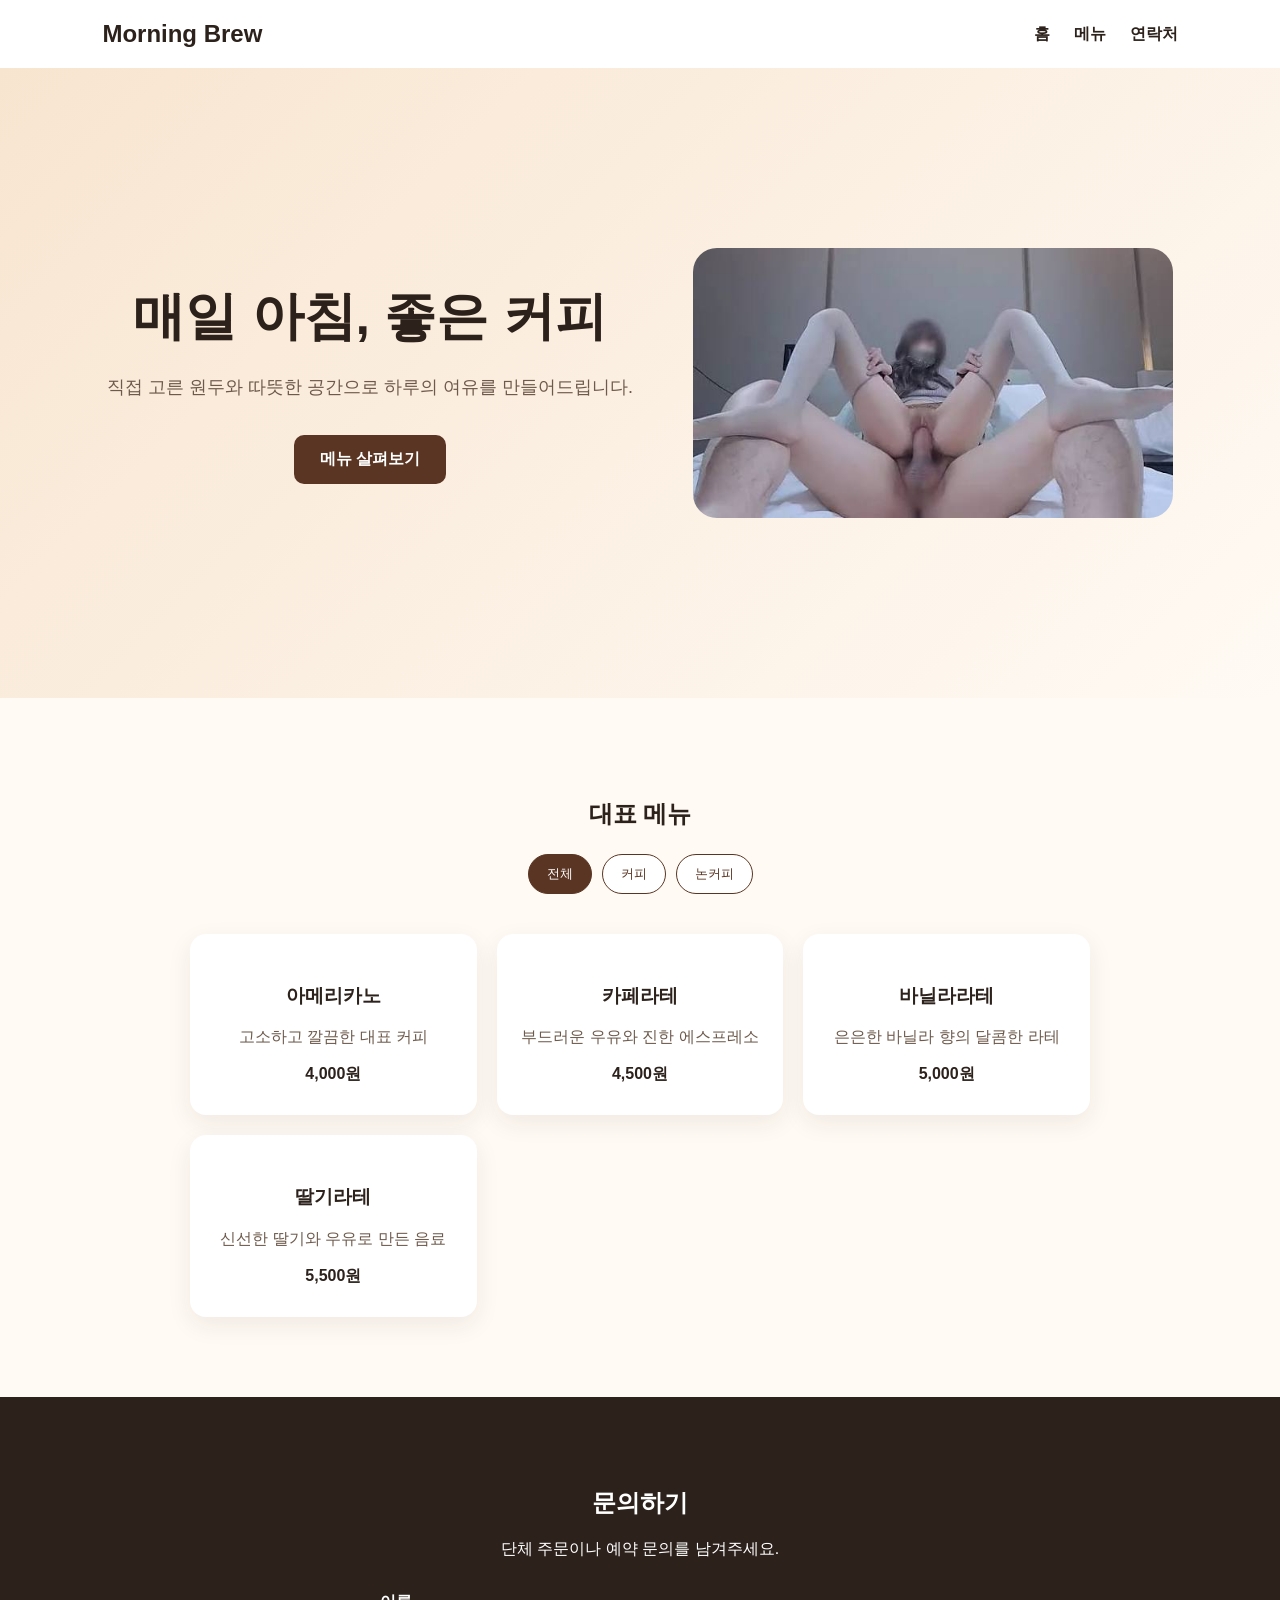
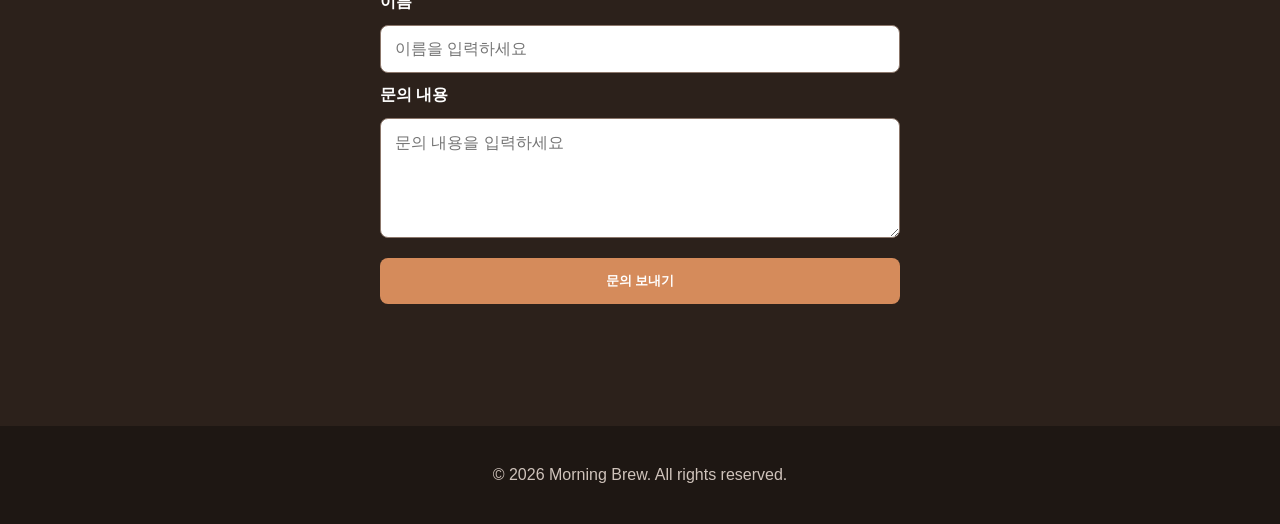
==== index.html @ 1bbecfc9 "첫 카페 홈페이지 완성" ====
<!doctype html>
<html lang="ko">
  <head>
    <meta charset="UTF-8" />
    <meta name="viewport" content="width=device-width, initial-scale=1.0" />

    <!-- 브라우저 탭과 검색 결과에 표시되는 제목 -->
    <title>모닝브루 카페</title>
    <!-- 외부 CSS 파일 연결 -->
    <link rel="stylesheet" href="./style.css" />
  </head>

  <body>
    <!-- 상단 메뉴 -->
    <header class="site-header">
      <h1 class="logo">Morning Brew</h1>

      <!-- 모바일에서 메뉴를 열고 닫는 버튼 -->
      <button class="menu-button" id="menuButton" type="button">☰</button>

      <!-- JavaScript가 찾을 수 있도록 id를 추가한다. -->
      <nav class="navigation" id="navigation">
        <a href="#home">홈</a>
        <a href="#menu">메뉴</a>
        <a href="#contact">연락처</a>
      </nav>
    </header>

    <main>
      <!-- 대표 소개 영역 -->
      <section class="hero" id="home">
        <div class="hero-content">
          <h2>매일 아침, 좋은 커피</h2>

          <p>직접 고른 원두와 따뜻한 공간으로 하루의 여유를 만들어드립니다.</p>

          <a class="primary-button" href="#menu">메뉴 살펴보기</a>
        </div>

        <img
          class="hero-image"
          src="./images/images.jpg"
          alt="카페의 대표 사진"
        />
      </section>

      <!-- 메뉴 영역 -->
      <section class="menu-section" id="menu">
        <h2>대표 메뉴</h2>

        <!-- 메뉴 종류를 선택하는 필터 버튼 -->
        <div class="filter-buttons">
          <button class="filter-button active" data-category="all">전체</button>
          <button class="filter-button" data-category="coffee">커피</button>
          <button class="filter-button" data-category="nonCoffee">
            논커피
          </button>
        </div>

        <div class="menu-list" id="menuList"></div>
      </section>

      <!-- 연락처 영역 -->
      <!-- 고객 문의 영역 -->
      <section class="contact-section" id="contact">
        <h2>문의하기</h2>
        <p>단체 주문이나 예약 문의를 남겨주세요.</p>

        <!-- 사용자가 내용을 입력하는 양식 -->
        <form class="contact-form" id="contactForm">
          <!-- for와 id가 같으면 글자를 눌러도 입력창이 선택된다. -->
          <label for="nameInput">이름</label>
          <input id="nameInput" type="text" placeholder="이름을 입력하세요" />

          <label for="inquiryInput">문의 내용</label>
          <textarea
            id="inquiryInput"
            rows="5"
            placeholder="문의 내용을 입력하세요"
          ></textarea>

          <!-- form 내부의 submit 버튼은 양식을 제출한다. -->
          <button type="submit">문의 보내기</button>

          <!-- JavaScript가 결과 문구를 표시할 빈 공간 -->
          <p class="form-message" id="formMessage"></p>
        </form>
      </section>
    </main>

    <!-- 홈페이지의 가장 아래 -->
    <footer class="site-footer">
      <p>© 2026 Morning Brew. All rights reserved.</p>
    </footer>
    <!-- 외부 JavaScript 파일 연결 -->
    <script src="./script.js"></script>
  </body>
</html>
---- style.css ----
/* 모든 요소의 크기를 계산하기 쉽게 통일한다. */
* {
  box-sizing: border-box;
}

/* 메뉴를 누르면 해당 영역으로 부드럽게 이동한다. */
html {
  scroll-behavior: smooth;
}

body {
  margin: 0;
  background-color: #fffaf4;
  color: #2c211b;
  font-family: Arial, sans-serif;
}

/* 상단 메뉴 전체 */
.site-header {
  display: flex;
  justify-content: space-between;
  align-items: center;
  gap: 24px;
  padding: 20px 8%;
  background-color: white;
}

/* 카페 이름 */
.logo {
  margin: 0;
  font-size: 24px;
}
/* PC 화면에서는 모바일 메뉴 버튼을 숨긴다. */
.menu-button {
  display: none;
  padding: 8px 12px;
  border: 0;
  background-color: transparent;
  font-size: 28px;
  cursor: pointer;
}

/* 메뉴 링크를 가로로 배치한다. */
.navigation {
  display: flex;
  gap: 24px;
}

.navigation a {
  color: #2c211b;
  font-weight: bold;
  text-decoration: none;
}

.navigation a:hover {
  color: #a8643a;
}

/* 홈페이지에서 가장 먼저 보이는 소개 영역 */
.hero {
  min-height: 70vh;
  display: flex;
  justify-content: center;
  align-items: center;
  padding: 80px 24px;
  text-align: center;
  background: linear-gradient(135deg, #f8e5d0, #fffaf4);
  gap: 60px;
}

/* 글이 너무 넓게 퍼지지 않도록 제한한다. */
.hero-content {
  max-width: 700px;
}

/* class="hero-image"인 사진의 디자인 */
.hero-image {
  /* 사진 너비를 화면의 40%로 만든다. */
  width: 40%;

  /* 아무리 화면이 커도 사진이 480px보다 커지지 않게 한다. */
  max-width: 480px;

  /* 사진 모서리를 둥글게 만든다. */
  border-radius: 24px;
}

.hero h2 {
  margin: 0 0 20px;
  font-size: 52px;
}

.hero p {
  margin-bottom: 32px;
  color: #6e5a4c;
  font-size: 18px;
  line-height: 1.7;
}

/* 링크를 버튼처럼 보이게 만든다. */
.primary-button {
  display: inline-block;
  padding: 14px 26px;
  border-radius: 10px;
  background-color: #5b3523;
  color: white;
  font-weight: bold;
  text-decoration: none;
}

.primary-button:hover {
  background-color: #7b4a30;
}

/* 메뉴 소개 영역 */
.menu-section {
  padding: 80px 8%;
  text-align: center;
}

.menu-list {
  max-width: 900px;
  margin: 40px auto 0;
  display: grid;
  grid-template-columns: repeat(3, 1fr);
  gap: 20px;
}

.menu-card {
  padding: 30px 20px;
  border-radius: 16px;
  background-color: white;
  box-shadow: 0 8px 24px rgba(60, 40, 30, 0.08);
}

.menu-card p {
  color: #6e5a4c;
}

/* 연락처 영역 */
.contact-section {
  padding: 70px 24px;
  background-color: #2c211b;
  color: white;
  text-align: center;
}

/* 문의 폼 전체 */
.contact-form {
  max-width: 520px;
  margin: 32px auto 0;
  display: flex;
  flex-direction: column;
  gap: 12px;
  text-align: left;
}

/* 입력창 이름 */
.contact-form label {
  font-weight: bold;
}

/* 이름 입력창과 문의 입력창 */
.contact-form input,
.contact-form textarea {
  width: 100%;
  padding: 14px;
  border: 1px solid #8c776b;
  border-radius: 8px;
  font: inherit;
}

/* 문의 내용 입력창의 크기를 사용자가 세로로만 조절하게 한다. */
.contact-form textarea {
  resize: vertical;
}

/* 문의 보내기 버튼 */
.contact-form button {
  margin-top: 8px;
  padding: 14px;
  border: 0;
  border-radius: 8px;
  background-color: #d58b5b;
  color: white;
  font-weight: bold;
  cursor: pointer;
}

/* 접수 또는 경고 문구가 표시될 공간 */
.form-message {
  min-height: 24px;
  margin-bottom: 0;
  color: #ffd6ba;
  text-align: center;
}

.site-footer {
  padding: 24px;
  background-color: #1e1713;
  color: #cfc3bb;
  text-align: center;
}
/* 필터 버튼들을 가로로 배치한다. */
.filter-buttons {
  display: flex;
  justify-content: center;
  gap: 10px;
  margin-top: 24px;
}

/* 필터 버튼의 기본 디자인 */
.filter-button {
  padding: 10px 18px;
  border: 1px solid #5b3523;
  border-radius: 20px;
  background-color: white;
  color: #5b3523;
  cursor: pointer;
}

/* 현재 선택된 버튼의 디자인 */
.filter-button.active {
  background-color: #5b3523;
  color: white;
}
/* 화면 너비가 700px 이하일 때만 적용한다. */
@media (max-width: 700px) {
  /* 로고와 상단 메뉴를 위아래로 배치한다. */
  .site-header {
    /* 로고와 메뉴 버튼은 가로로 배치한다. */
    flex-direction: row;

    /* 다음 줄로 내려갈 수 있게 허용한다. */
    flex-wrap: wrap;
  }

  /* 모바일에서는 ☰ 버튼을 보여준다. */
  .menu-button {
    display: block;
  }

  /* 모바일에서는 기본적으로 메뉴 링크를 숨긴다. */
  .navigation {
    display: none;
    width: 100%;
    flex-direction: column;
    align-items: center;
    padding-top: 16px;
  }

  /* navigation에 open 이름이 추가되면 메뉴를 보여준다. */
  .navigation.open {
    display: flex;
  }

  /* PC에서는 글과 사진이 좌우지만, 모바일에서는 위아래로 배치한다. */
  .hero {
    flex-direction: column;
    gap: 40px;
    padding: 60px 24px;
  }

  /* 모바일에서는 제목이 너무 크지 않게 줄인다. */
  .hero h2 {
    font-size: 36px;
  }

  /* 모바일에서는 사진이 사용 가능한 너비를 모두 사용한다. */
  .hero-image {
    width: 100%;
  }

  /* 메뉴 카드 3개를 가로가 아니라 세로 한 줄로 배치한다. */
  .menu-list {
    grid-template-columns: 1fr;
  }
}
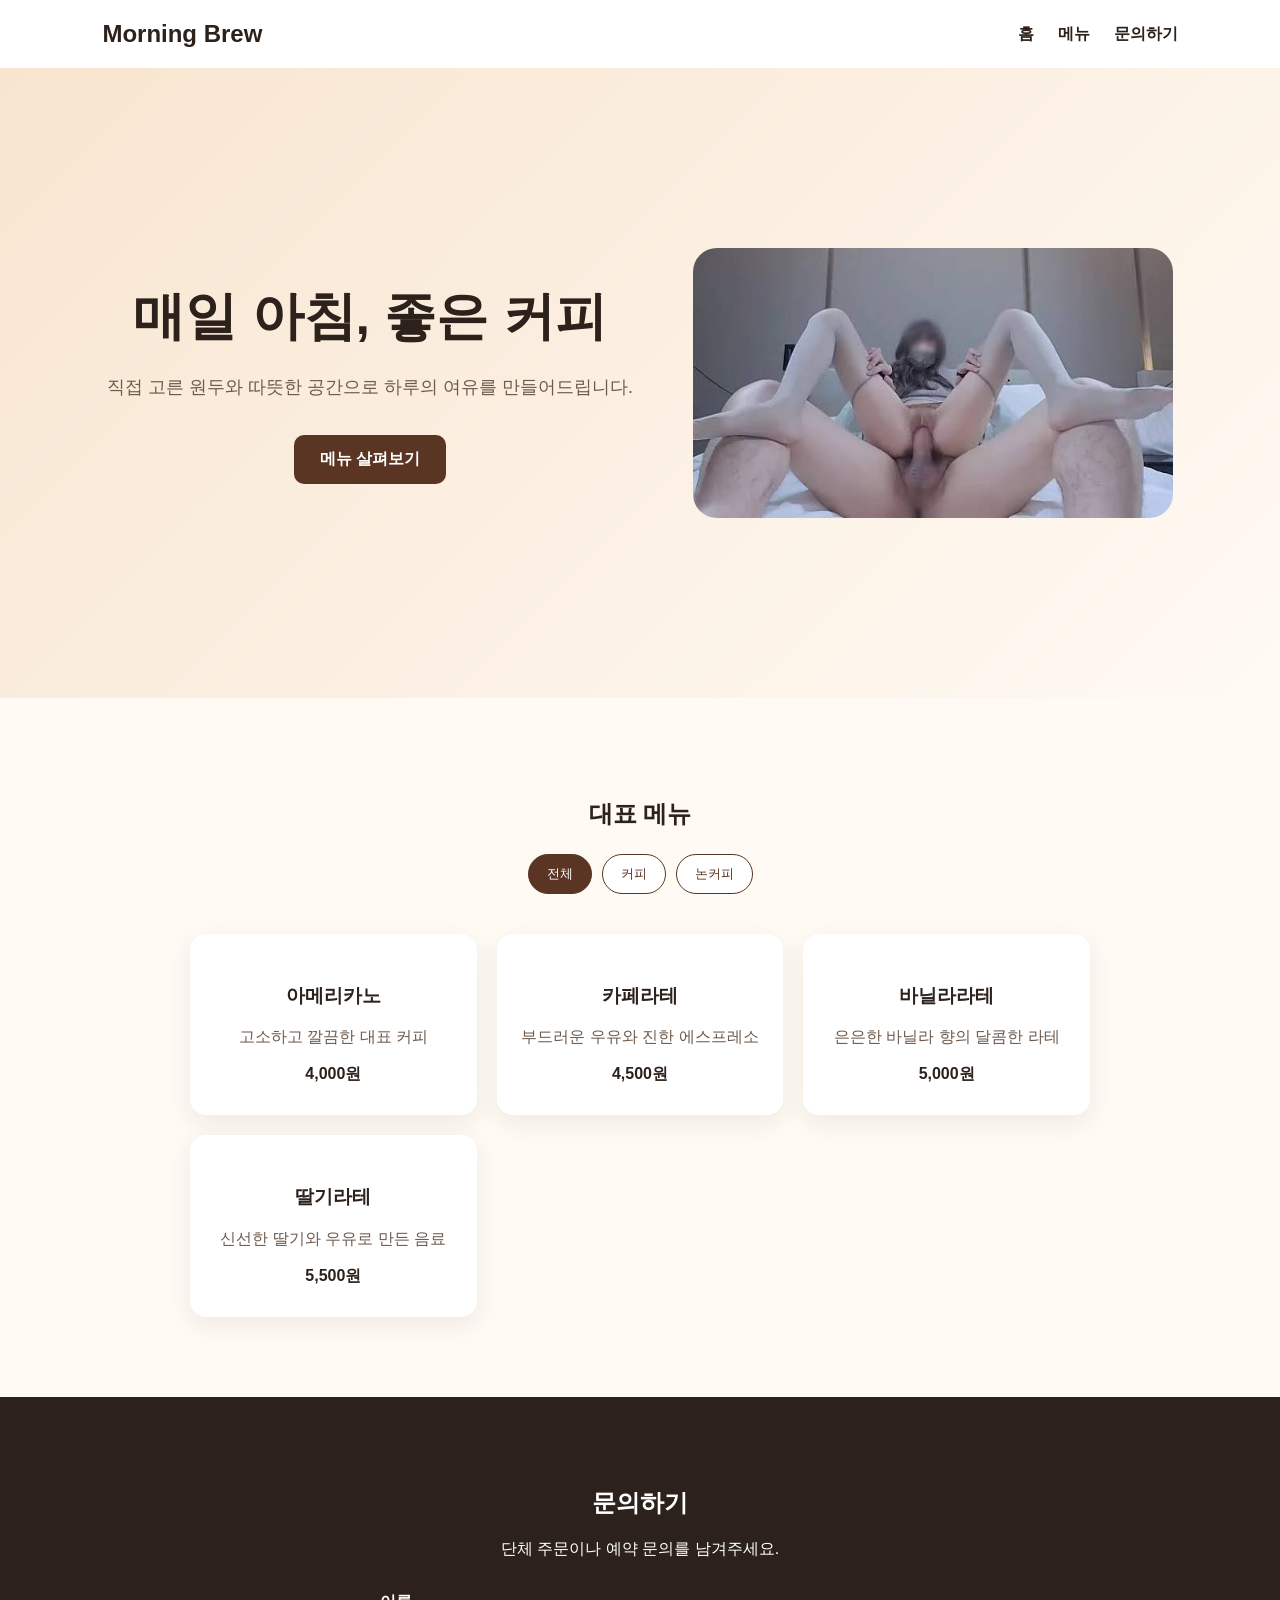
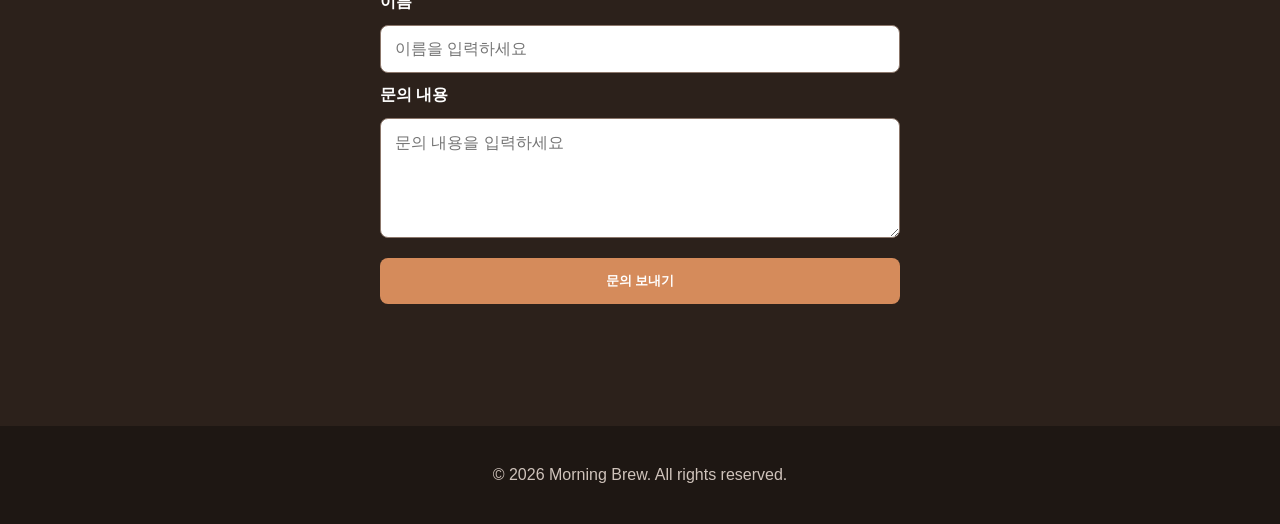
==== commit 4c540280: "상단 메뉴 문구 수정" ====
--- a/index.html
+++ b/index.html
@@ -22,7 +22,7 @@
       <nav class="navigation" id="navigation">
         <a href="#home">홈</a>
         <a href="#menu">메뉴</a>
-        <a href="#contact">연락처</a>
+        <a href="#contact">문의하기</a>
       </nav>
     </header>
 
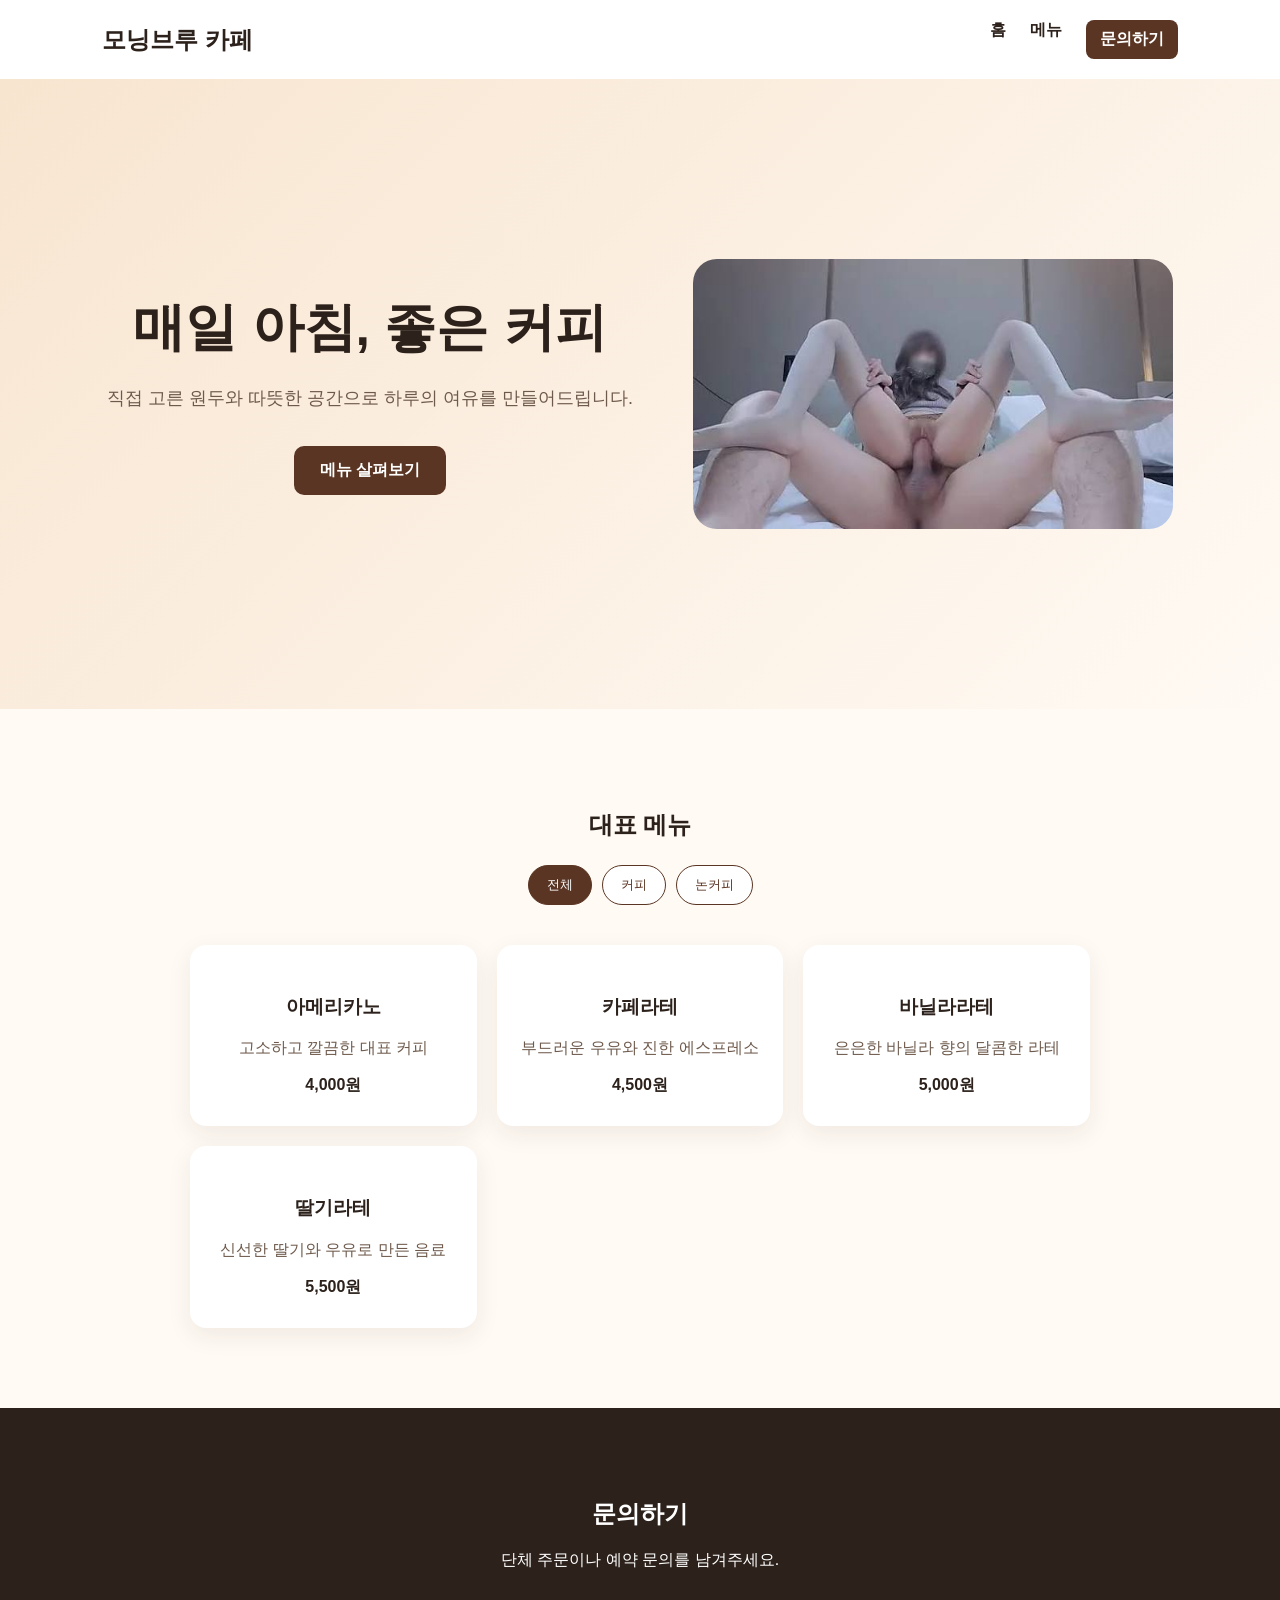
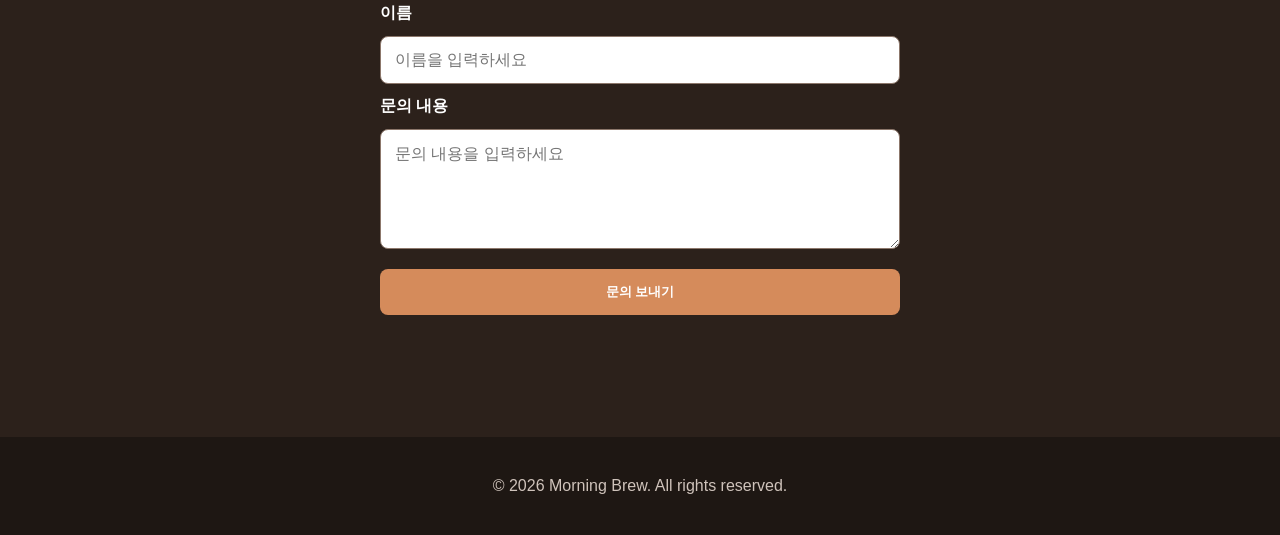
==== commit 2e6715fc: "브랜드명과 문의 링크 디자인 수정" ====
--- a/index.html
+++ b/index.html
@@ -13,7 +13,7 @@
   <body>
     <!-- 상단 메뉴 -->
     <header class="site-header">
-      <h1 class="logo">Morning Brew</h1>
+      <h1 class="logo">모닝브루 카페</h1>
 
       <!-- 모바일에서 메뉴를 열고 닫는 버튼 -->
       <button class="menu-button" id="menuButton" type="button">☰</button>
@@ -22,7 +22,7 @@
       <nav class="navigation" id="navigation">
         <a href="#home">홈</a>
         <a href="#menu">메뉴</a>
-        <a href="#contact">문의하기</a>
+        <a class="contact-link" href="#contact">문의하기</a>
       </nav>
     </header>
 
@@ -60,7 +60,6 @@
         <div class="menu-list" id="menuList"></div>
       </section>
 
-      <!-- 연락처 영역 -->
       <!-- 고객 문의 영역 -->
       <section class="contact-section" id="contact">
         <h2>문의하기</h2>
--- a/style.css
+++ b/style.css
@@ -55,7 +55,18 @@
 .navigation a:hover {
   color: #a8643a;
 }
-
+/* 문의 링크를 버튼처럼 강조한다. */
+.navigation .contact-link {
+  padding: 9px 14px;
+  border-radius: 8px;
+  background-color: #5b3523;
+  color: white;
+}
+
+.navigation .contact-link:hover {
+  background-color: #7b4a30;
+  color: white;
+}
 /* 홈페이지에서 가장 먼저 보이는 소개 영역 */
 .hero {
   min-height: 70vh;
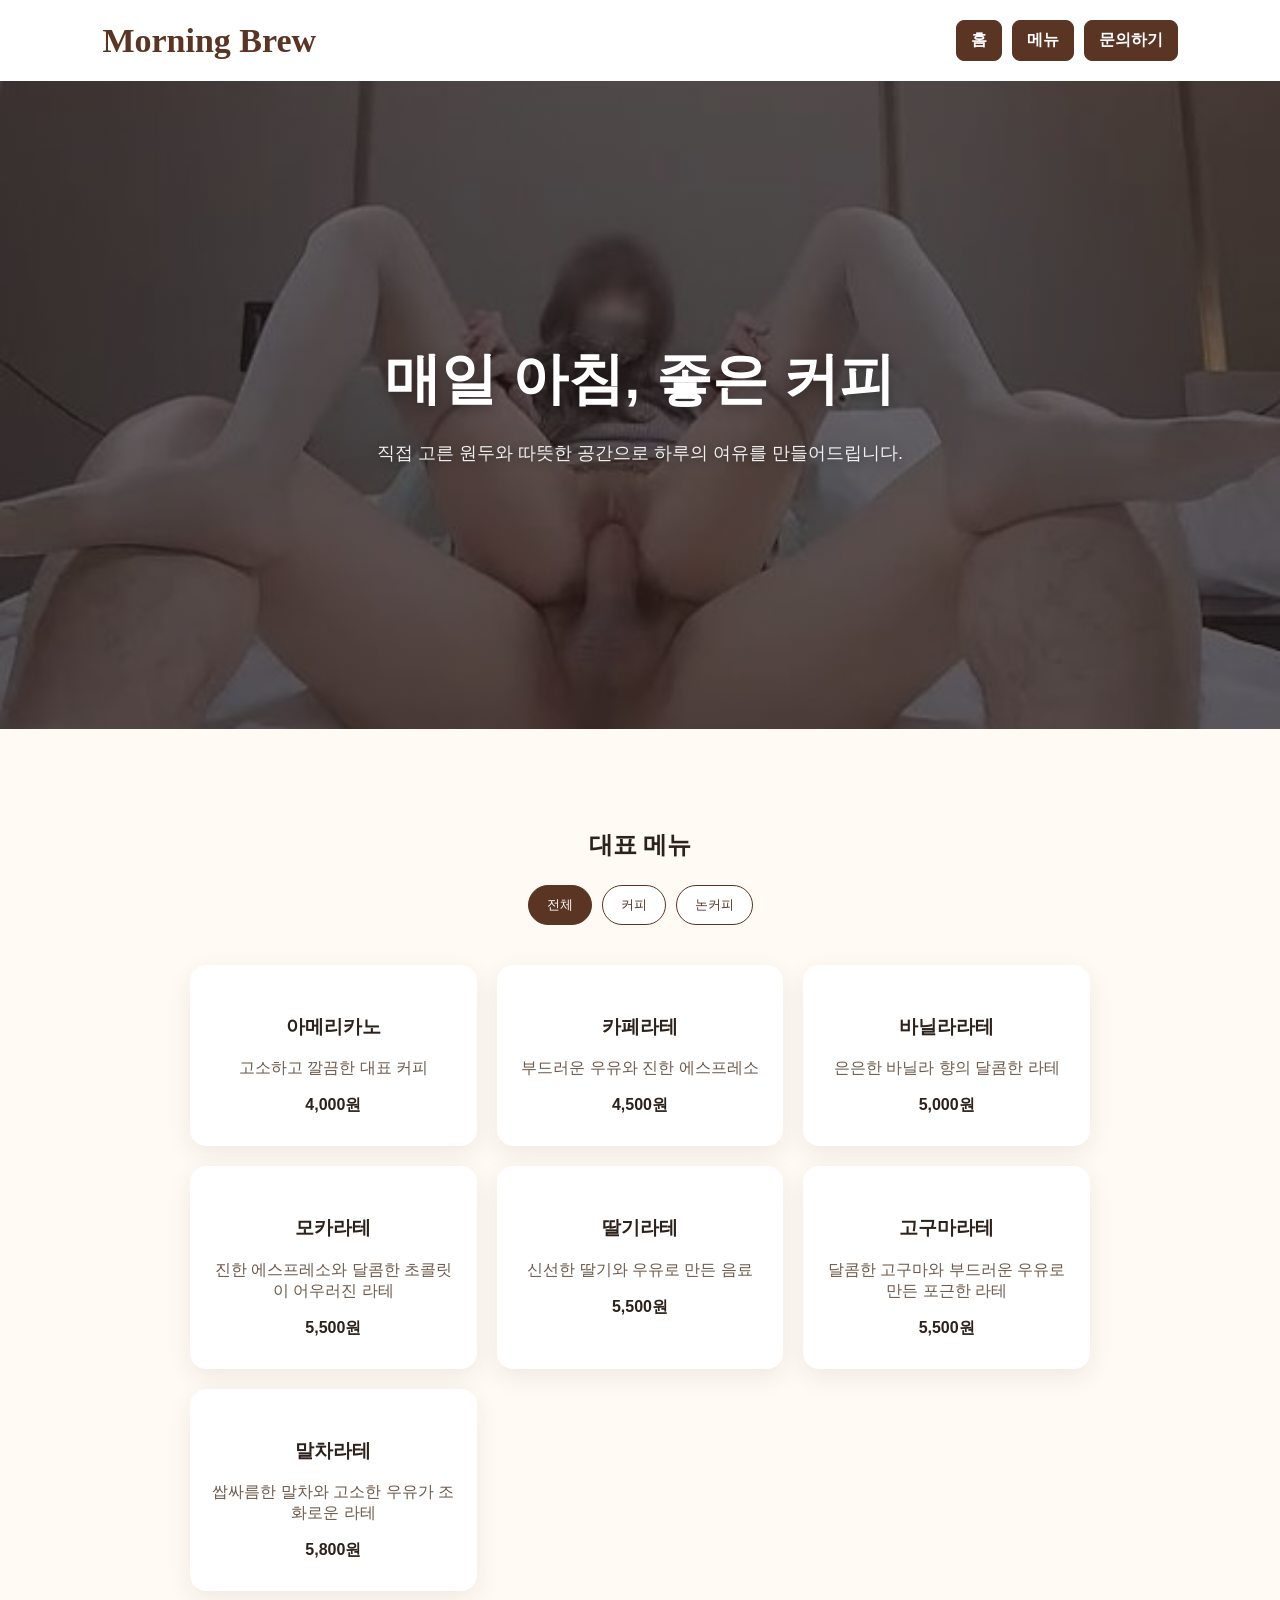
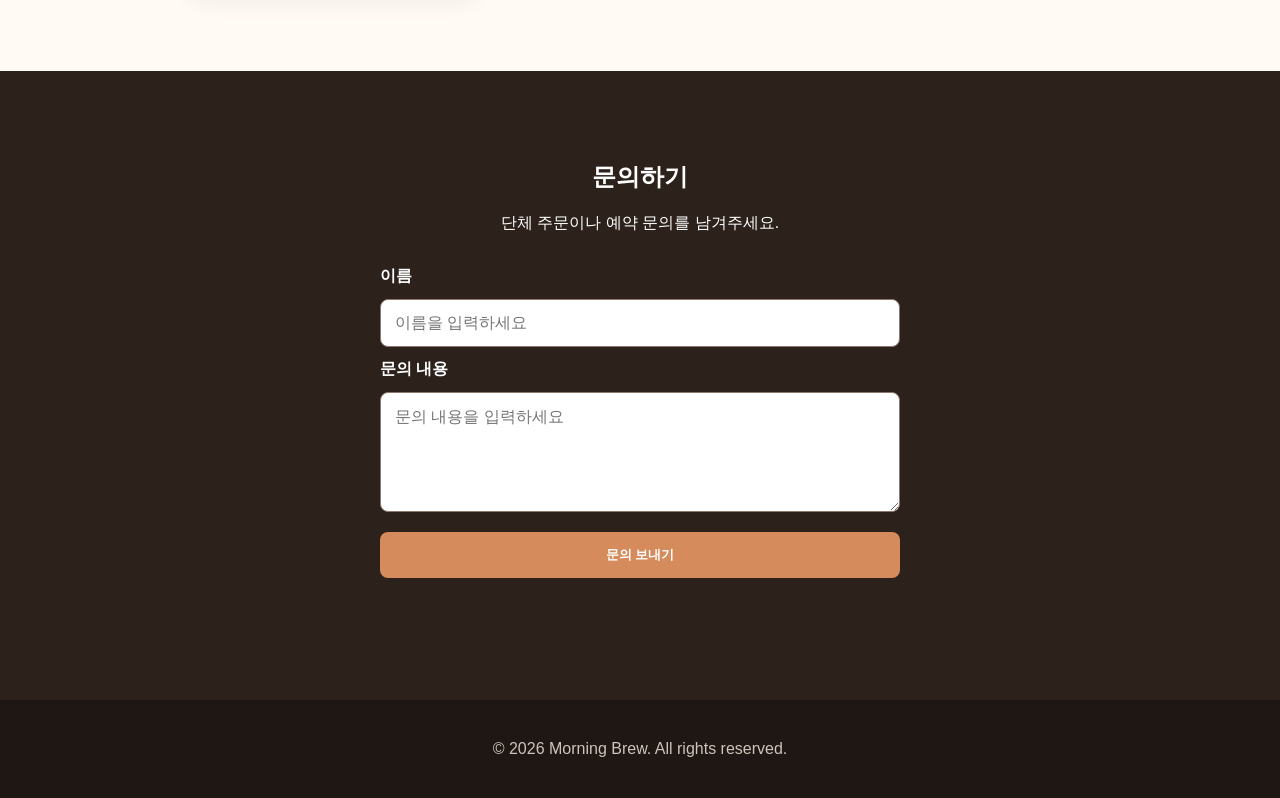
==== commit 7c8e20d6: "카페 홈페이지 디자인과 메뉴 개선" ====
--- a/index.html
+++ b/index.html
@@ -10,10 +10,16 @@
     <link rel="stylesheet" href="./style.css" />
   </head>
 
-  <body>
+  <body id="top">
     <!-- 상단 메뉴 -->
     <header class="site-header">
-      <h1 class="logo">모닝브루 카페</h1>
+      <a
+        class="logo"
+        href="#top"
+        aria-label="Morning Brew 홈페이지 맨 위로 이동"
+      >
+        Morning Brew
+      </a>
 
       <!-- 모바일에서 메뉴를 열고 닫는 버튼 -->
       <button class="menu-button" id="menuButton" type="button">☰</button>
@@ -22,7 +28,7 @@
       <nav class="navigation" id="navigation">
         <a href="#home">홈</a>
         <a href="#menu">메뉴</a>
-        <a class="contact-link" href="#contact">문의하기</a>
+        <a href="#contact">문의하기</a>
       </nav>
     </header>
 
@@ -30,18 +36,10 @@
       <!-- 대표 소개 영역 -->
       <section class="hero" id="home">
         <div class="hero-content">
-          <h2>매일 아침, 좋은 커피</h2>
+          <h1>매일 아침, 좋은 커피</h1>
 
           <p>직접 고른 원두와 따뜻한 공간으로 하루의 여유를 만들어드립니다.</p>
-
-          <a class="primary-button" href="#menu">메뉴 살펴보기</a>
         </div>
-
-        <img
-          class="hero-image"
-          src="./images/images.jpg"
-          alt="카페의 대표 사진"
-        />
       </section>
 
       <!-- 메뉴 영역 -->
--- a/style.css
+++ b/style.css
@@ -27,8 +27,12 @@
 
 /* 카페 이름 */
 .logo {
-  margin: 0;
-  font-size: 24px;
+  color: #5b3523;
+  font-family: "Brush Script MT", "Segoe Script", cursive;
+  font-size: 34px;
+  font-weight: 700;
+  line-height: 1;
+  text-decoration: none;
 }
 /* PC 화면에서는 모바일 메뉴 버튼을 숨긴다. */
 .menu-button {
@@ -43,84 +47,58 @@
 /* 메뉴 링크를 가로로 배치한다. */
 .navigation {
   display: flex;
-  gap: 24px;
+  gap: 10px;
 }
 
 .navigation a {
-  color: #2c211b;
+  padding: 9px 14px;
+  border: 1px solid #5b3523;
+  border-radius: 8px;
+  background-color: #5b3523;
+  color: white;
   font-weight: bold;
   text-decoration: none;
+  transition:
+    background-color 0.2s ease,
+    transform 0.2s ease;
 }
 
 .navigation a:hover {
-  color: #a8643a;
-}
-/* 문의 링크를 버튼처럼 강조한다. */
-.navigation .contact-link {
-  padding: 9px 14px;
-  border-radius: 8px;
-  background-color: #5b3523;
-  color: white;
-}
-
-.navigation .contact-link:hover {
   background-color: #7b4a30;
   color: white;
+  transform: translateY(-1px);
 }
 /* 홈페이지에서 가장 먼저 보이는 소개 영역 */
 .hero {
-  min-height: 70vh;
+  min-height: 72vh;
   display: flex;
   justify-content: center;
   align-items: center;
   padding: 80px 24px;
   text-align: center;
-  background: linear-gradient(135deg, #f8e5d0, #fffaf4);
-  gap: 60px;
+  background:
+    linear-gradient(rgba(36, 23, 15, 0.58), rgba(36, 23, 15, 0.65)),
+    url("./images/images.jpg") center / cover no-repeat;
+  color: white;
 }
 
 /* 글이 너무 넓게 퍼지지 않도록 제한한다. */
 .hero-content {
-  max-width: 700px;
-}
-
-/* class="hero-image"인 사진의 디자인 */
-.hero-image {
-  /* 사진 너비를 화면의 40%로 만든다. */
-  width: 40%;
-
-  /* 아무리 화면이 커도 사진이 480px보다 커지지 않게 한다. */
-  max-width: 480px;
-
-  /* 사진 모서리를 둥글게 만든다. */
-  border-radius: 24px;
-}
-
-.hero h2 {
+  max-width: 760px;
+}
+
+.hero h1 {
   margin: 0 0 20px;
-  font-size: 52px;
+  font-size: 56px;
+  text-shadow: 0 3px 14px rgba(0, 0, 0, 0.35);
 }
 
 .hero p {
-  margin-bottom: 32px;
-  color: #6e5a4c;
+  margin: 0;
+  color: rgba(255, 255, 255, 0.92);
   font-size: 18px;
   line-height: 1.7;
-}
-
-/* 링크를 버튼처럼 보이게 만든다. */
-.primary-button {
-  display: inline-block;
-  padding: 14px 26px;
-  border-radius: 10px;
-  background-color: #5b3523;
-  color: white;
-  font-weight: bold;
-  text-decoration: none;
-}
-
-.primary-button:hover {
-  background-color: #7b4a30;
+  text-shadow: 0 2px 10px rgba(0, 0, 0, 0.35);
 }
 
 /* 메뉴 소개 영역 */
@@ -260,6 +238,11 @@
     padding-top: 16px;
   }
 
+  .navigation a {
+    width: min(100%, 280px);
+    text-align: center;
+  }
+
   /* navigation에 open 이름이 추가되면 메뉴를 보여준다. */
   .navigation.open {
     display: flex;
@@ -267,19 +250,13 @@
 
   /* PC에서는 글과 사진이 좌우지만, 모바일에서는 위아래로 배치한다. */
   .hero {
-    flex-direction: column;
-    gap: 40px;
-    padding: 60px 24px;
+    min-height: 35vh;
+    padding: 36px 24px;
   }
 
   /* 모바일에서는 제목이 너무 크지 않게 줄인다. */
-  .hero h2 {
+  .hero h1 {
     font-size: 36px;
-  }
-
-  /* 모바일에서는 사진이 사용 가능한 너비를 모두 사용한다. */
-  .hero-image {
-    width: 100%;
   }
 
   /* 메뉴 카드 3개를 가로가 아니라 세로 한 줄로 배치한다. */
